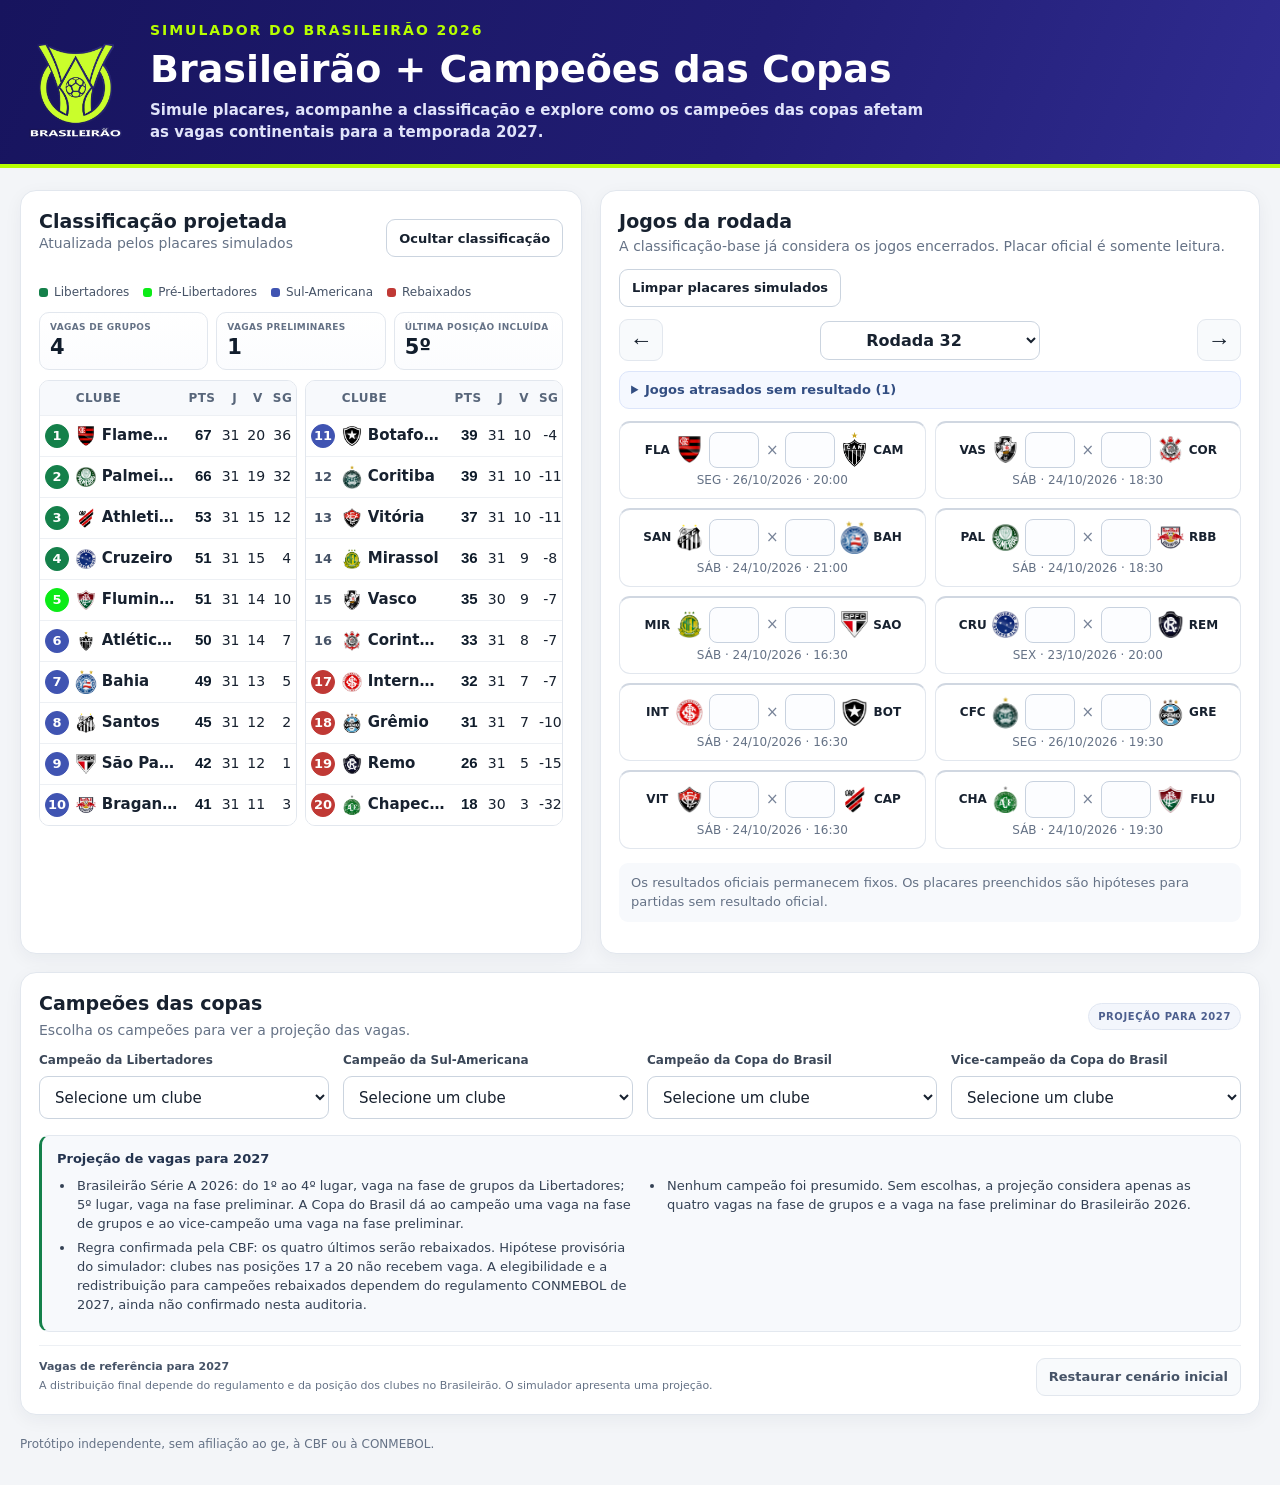
==== index.html @ e32acc13 "Initial commit: Brasileirão 2026 simulator" ====
<!doctype html>
<html lang="pt-BR">
<head>
  <meta charset="utf-8">
  <meta name="viewport" content="width=device-width,initial-scale=1">
  <title>Simulador Brasileirão + Copas 2026</title>
  <link rel="stylesheet" href="css/style.css">
</head>
<body>
  <header>
    <div class="header-inner">
      <div class="brand-logo-crop" role="img" aria-label="Logo do Brasileirão">
        <span class="visually-hidden">Brasileirão</span>
      </div>
      <div class="header-copy">
        <div class="eyebrow">Simulador do Brasileirão 2026</div>
        <h1>Brasileirão + Campeões das Copas</h1>
        <p>Simule placares, acompanhe a classificação e explore como os campeões das copas afetam as vagas continentais para a temporada 2027.</p>
      </div>
    </div>
  </header>
  <main class="wrap">
    <div class="main-layout">
      <section class="card standings-card" id="standingsCard" aria-labelledby="standingsTitle">
        <div class="toolbar" id="standingsToolbar">
          <div><h2 id="standingsTitle">Classificação projetada</h2><div class="sub">Atualizada pelos placares simulados</div><span id="simulationStatus" class="simulation-status" hidden></span></div>
          <button class="btn" id="toggleStandings" type="button" aria-expanded="true" aria-controls="standingsContent">Ocultar classificação</button>
        </div>
        <div id="standingsContent">
          <div class="legend" aria-label="Legenda das zonas"><span><i class="dot zone-groups"></i>Libertadores</span><span><i class="dot zone-pre"></i>Pré-Libertadores</span><span><i class="dot zone-sula"></i>Sul-Americana</span><span><i class="dot zone-relegation"></i>Rebaixados</span></div>
          <div class="summary">
            <div class="metric"><span>Vagas de grupos</span><strong id="directCount">4</strong></div>
            <div class="metric"><span>Vagas preliminares</span><strong id="preCount">1</strong></div>
            <div class="metric"><span>Última posição incluída</span><strong id="lastPlace">5º</strong></div>
          </div>
          <div class="tables-pair">
            <div class="tablewrap"><table><thead><tr><th aria-label="Posição"></th><th>Clube</th><th>Pts</th><th>J</th><th>V</th><th>SG</th></tr></thead><tbody id="tbodyTop"></tbody></table></div>
            <div class="tablewrap"><table><thead><tr><th aria-label="Posição"></th><th>Clube</th><th>Pts</th><th>J</th><th>V</th><th>SG</th></tr></thead><tbody id="tbodyBottom"></tbody></table></div>
          </div>
        </div>
      </section>

      <section class="card matches-card" aria-labelledby="matchesTitle">
        <div class="toolbar matches-heading" id="matchesHeading">
          <div class="matches-title-group" id="matchesTitleGroup">
            <div><h2 id="matchesTitle">Jogos da rodada</h2><p class="sub">A classificação-base já considera os jogos encerrados. Placar oficial é somente leitura.</p></div>
          </div>
          <button class="btn" id="clearScores" type="button">Limpar placares simulados</button>
        </div>
        <nav class="round-nav" aria-label="Navegação entre rodadas">
          <button class="round-arrow" id="prevRound" type="button" aria-label="Rodada anterior">←</button>
          <select id="roundSelect" aria-label="Selecionar rodada"></select>
          <button class="round-arrow" id="nextRound" type="button" aria-label="Próxima rodada">→</button>
        </nav>
        <details id="delayedFixtures" class="delayed-fixtures" hidden>
          <summary id="delayedFixturesTitle">Jogos atrasados sem resultado</summary>
          <div id="roundProgress" class="small round-meta"></div>
        </details>
        <div id="fixtures" class="fixtures"></div>
        <p class="note">Os resultados oficiais permanecem fixos. Os placares preenchidos são hipóteses para partidas sem resultado oficial.</p>
      </section>
    </div>

    <section class="card cups-card" aria-labelledby="cupsTitle">
      <div class="cups-heading">
        <div><h2 id="cupsTitle">Campeões das copas</h2><p class="sub">Escolha os campeões para ver a projeção das vagas.</p></div>
        <span class="cups-season">PROJEÇÃO PARA 2027</span>
      </div>
      <div class="cup-selectors">
        <div class="field"><label for="lib">Campeão da Libertadores</label><select id="lib"></select></div>
        <div class="field"><label for="sula">Campeão da Sul-Americana</label><select id="sula"></select></div>
        <div class="field"><label for="cdb">Campeão da Copa do Brasil</label><select id="cdb"></select></div>
        <div class="field"><label for="vice">Vice-campeão da Copa do Brasil</label><select id="vice"></select></div>
      </div>
      <div id="explain" class="cup-projection" aria-live="polite"></div>
      <div class="cups-footer"><div class="note cups-reference"><b>Vagas de referência para 2027</b><span>A distribuição final depende do regulamento e da posição dos clubes no Brasileirão. O simulador apresenta uma projeção.</span></div><button class="btn btn-secondary" id="reset" type="button">Restaurar cenário inicial</button></div>
    </section>
    <div class="foot">Protótipo independente, sem afiliação ao ge, à CBF ou à CONMEBOL.</div>
  </main>
  <script src="js/fixtures.js"></script>
  <script src="js/app.js"></script>
</body>
</html>
---- css/style.css ----
﻿:root {
  --brand-navy: #17145e;
  --brand-violet: #302c91;
  --brand-lime: #b7ff00;
  --page: #f3f5f8;
  --surface: #ffffff;
  --surface-soft: #f8fafc;
  --text: #17212f;
  --muted: #657286;
  --line: #e2e7ee;
  --line-strong: #cbd4df;
  --accent: var(--brand-navy);
  --accent-soft: #efefff;
  --groups: #14804a;
  --pre: #0ceb17;
  --sula: #4054b2;
  --relegation: #c03935;
  --shadow: 0 5px 18px rgb(18 32 50 / 5%);
}

* { box-sizing: border-box; }
body { margin: 0; background: var(--page); color: var(--text); font: 15px/1.5 system-ui, -apple-system, "Segoe UI", Roboto, Arial, sans-serif; }
header { position: relative; overflow: hidden; padding: 20px 24px; color: #fff; background: linear-gradient(112deg, var(--brand-navy), #211d73 58%, var(--brand-violet)); border-bottom: 4px solid var(--brand-lime); }
.header-inner { position: relative; z-index: 1; display: flex; width: 100%; min-height: 112px; align-items: center; gap: 22px; margin: 0 auto; }
.brand-logo-crop { width: 104px; height: 112px; flex: 0 0 104px; background-image: url("../assets/brasileirao-logo-transparent.png"); background-repeat: no-repeat; background-size: auto 120px; background-position: center; }
.visually-hidden { position: absolute; width: 1px; height: 1px; overflow: hidden; clip: rect(0, 0, 0, 0); white-space: nowrap; clip-path: inset(50%); }
.header-copy { min-width: 0; }
header .eyebrow { color: var(--brand-lime); font-size: 14px; font-weight: 800; letter-spacing: .14em; text-transform: uppercase; }
h1 { margin: 7px 0 8px; font-size: clamp(26px, 3vw, 38px); line-height: 1.12; }
header p { max-width: 780px; margin: 0; color: #e0e3fa; font-weight: bold;}
.wrap { width: min(1680px, 100%); margin: 22px auto; padding: 0 20px; }
.main-layout { display: grid; grid-template-columns: minmax(0, 46fr) minmax(0, 54fr); gap: 18px; align-items: stretch; }
.main-layout:has(.matches-heading #toggleStandings) { grid-template-columns: minmax(0, 1fr); }
.standings-card[hidden] { display: none; }
.main-layout > .card, .cups-card { min-width: 0; }
.card { padding: 18px; background: var(--surface); border: 1px solid var(--line); border-radius: 16px; box-shadow: var(--shadow); }
.card h2 { margin: 0 0 5px; font-size: 19px; line-height: 1.3; }
.sub { margin: 0 0 14px; color: var(--muted); font-size: 14px; }
.toolbar { display: flex; align-items: center; justify-content: space-between; gap: 12px; flex-wrap: wrap; margin-bottom: 12px; }
.toolbar h2 { margin: 0; }
.btn { min-height: 38px; padding: 8px 12px; color: var(--text); background: #fff; border: 1px solid var(--line-strong); border-radius: 9px; font: inherit; font-size: 13px; font-weight: 700; line-height: 1.2; cursor: pointer; transition: background .16s ease, border-color .16s ease, box-shadow .16s ease; }
.btn:hover { background: #f4f3ff; border-color: #b8b7da; }
button:focus-visible, select:focus-visible, summary:focus-visible, a:focus-visible, input:focus-visible { outline: 3px solid rgb(183 255 0 / 65%); outline-offset: 2px; }
.simulation-status { display: inline-flex; margin-top: 6px; padding: 3px 8px; color: #09663b; background: var(--accent-soft); border: 1px solid #ccebd8; border-radius: 999px; font-size: 11px; font-weight: 750; }
.simulation-status[hidden] { display: none; }

/* Classificação e legenda */
#standingsContent { display: flex; min-height: 0; flex: 1; flex-direction: column; }
#standingsContent[hidden] { display: none; }
.legend { display: flex; gap: 8px 14px; flex-wrap: wrap; margin: 3px 0 11px; color: #465367; font-size: 12px; }
.legend > span { display: inline-flex; align-items: center; white-space: nowrap; }
.dot { display: inline-block; width: 9px; height: 9px; margin-right: 6px; border-radius: 3px; }
.zone-groups { background: var(--groups); }
.zone-pre { background: var(--pre); }
.zone-sula { background: var(--sula); }
.zone-relegation { background: var(--relegation); }
.summary { display: grid; grid-template-columns: repeat(3, minmax(0, 1fr)); gap: 8px; margin-bottom: 10px; }
.metric { min-width: 0; padding: 8px 10px; border: 1px solid var(--line); border-radius: 10px; background: linear-gradient(180deg, #fff, #fbfcfe); }
.metric span { display: block; color: var(--muted); font-size: 9px; font-weight: 800; letter-spacing: .035em; line-height: 1.35; text-transform: uppercase; }
.metric strong { display: block; margin-top: 2px; color: #111d2c; font-size: 21px; line-height: 1.2; font-variant-numeric: tabular-nums; }
.tables-pair { display: grid; min-height: 0; flex: 1; grid-template-columns: repeat(2, minmax(0, 1fr)); gap: 8px; }
.tablewrap { min-width: 0; overflow: hidden; border: 1px solid var(--line); border-radius: 10px; }
.tables-pair table { width: 100%; height: 100%; table-layout: fixed; border-collapse: collapse; font-size: 14px; font-variant-numeric: tabular-nums; }
.tables-pair th, .tables-pair td { padding: 8px 5px; text-align: right; }
.tables-pair th { color: #58667a; background: #f7f9fc; font-size: 12px; font-weight: 800; letter-spacing: .04em; text-transform: uppercase; }
.tables-pair th:nth-child(2) { text-align: left; }
.tables-pair th:first-child, .tables-pair td:first-child { width: 12%; }
.tables-pair th:nth-child(2), .tables-pair td:nth-child(2) { width: 44%; }
.tables-pair th:nth-child(3), .tables-pair td:nth-child(3) { width: 13%; }
.tables-pair th:nth-child(4), .tables-pair td:nth-child(4), .tables-pair th:nth-child(5), .tables-pair td:nth-child(5) { width: 10%; }
.tables-pair th:nth-child(6), .tables-pair td:nth-child(6) { width: 11%; }
.tables-pair td { border-top: 1px solid #edf0f4; }
.tables-pair tbody tr { height: 10%; background: #fff; transition: background .14s ease; }
.tables-pair tbody tr:hover { background: #f7f9fc; }
.tables-pair td:first-child { text-align: center; }
.position-number { display: inline-grid; width: 24px; height: 24px; min-width: 24px; place-items: center; padding: 0; color: #fff; background: #465367; border: 1px solid #465367; border-radius: 50%; font-size: 13px; font-weight: 900; line-height: 1; }
.position-groups { background: var(--groups); border-color: var(--groups); }
.position-pre { background: var(--pre); border-color: var(--pre); }
.position-sula { background: var(--sula); border-color: var(--sula); }
.position-relegation { background: var(--relegation); border-color: var(--relegation); }
.position-neutral { color: #465367; background: transparent; border-color: transparent; }
.tables-pair td:nth-child(2) { overflow: hidden; text-align: left; font-size: 15px; font-weight: 650; text-overflow: ellipsis; white-space: nowrap; }
.standings-club { display: flex; min-width: 0; align-items: center; gap: 6px; }
.standings-club .crest-wrap, .standings-club .club-crest, .standings-club .crest-fallback { width: 20px; height: 20px; flex: 0 0 20px; }
.standings-club .club-crest[src$="atletico-mg.png"] { transform: none; }
.standings-club .crest-fallback { font-size: 7px; }
.standings-club .club-name { overflow: hidden; text-overflow: ellipsis; white-space: nowrap; }
.tables-pair td:nth-child(3) b { color: #0e1b2a; font-family: 'Franklin Gothic Medium', 'Arial Narrow', Arial, sans-serif, system-ui, sans-serif; font-size: 15px; font-weight: 700; font-variant-numeric: tabular-nums lining-nums; }
.qualification-status, .qualification-source { display: none; }

/* Navegação, jogos e placares */
.matches-heading { align-items: flex-start; }
.matches-heading .sub { margin: 3px 0 0; }
.matches-title-group { display: flex; min-width: 0; align-items: center; gap: 14px; flex-wrap: wrap; }
.matches-heading:has(#toggleStandings) { display: grid; grid-template-columns: minmax(0, 1fr) auto; grid-template-areas: "show clear" "heading heading"; align-items: center; gap: 10px 14px; }
.matches-heading:has(#toggleStandings) .matches-title-group { grid-area: heading; }
.matches-heading:has(#toggleStandings) #toggleStandings { grid-area: show; justify-self: start; }
.matches-heading:has(#toggleStandings) #clearScores { grid-area: clear; justify-self: end; }
.round-nav { display: grid; grid-template-columns: 44px minmax(0, 1fr) 44px; align-items: center; gap: 12px; margin: 8px 0 10px; }
.round-nav select { justify-self: center; width: min(100%, 220px); min-width: 0; padding: 8px 32px 8px 12px; color: var(--text); background: #fff; border: 1px solid var(--line-strong); border-radius: 9px; font: 750 16px/1.25 system-ui, sans-serif; text-align: center; cursor: pointer; }
.round-arrow { width: 44px; height: 42px; color: var(--text); background: #f8fafc; border: 1px solid var(--line); border-radius: 9px; font-size: 23px; cursor: pointer; transition: background .15s ease; }
.round-arrow:hover:not(:disabled) { background: #efefff; }
.round-arrow:disabled { opacity: .4; cursor: not-allowed; }
.delayed-fixtures { margin: 0 0 12px; padding: 8px 11px; background: #f5f8ff; border: 1px solid #dce5fa; border-radius: 10px; }
.delayed-fixtures[hidden] { display: none; }
.delayed-fixtures summary { color: #334e82; font-size: 13px; font-weight: 750; cursor: pointer; }
.round-meta { display: flex; justify-content: center; gap: 5px 12px; flex-wrap: wrap; margin-top: 7px; color: var(--muted); font-size: 13px; line-height: 1.6; text-align: center; }
.delayed-fixture-link { color: #155eef; font-weight: 700; text-decoration: underline; text-underline-offset: 2px; }
.delayed-fixture-link:hover { color: #073ea8; }
.fixtures { display: grid; grid-template-columns: repeat(2, minmax(0, 1fr)); align-content: start; gap: 9px; }
.fixture { display: grid; min-width: 0; grid-template-columns: minmax(0, 1fr) 50px 14px 50px minmax(0, 1fr); align-items: center; gap: 6px; padding: 9px; background: #fff; border: 1px solid var(--line); border-top: 2px solid #d0d7e1; border-radius: 11px; transition: border-color .16s ease, background .16s ease, box-shadow .16s ease; }
.fixture:hover { border-color: #c5cfdb; box-shadow: 0 3px 9px rgb(18 32 50 / 5%); }
.fixture-official, .fixture-simulated { border-top-color: #18a365; }
.fixture-in-progress { background: #f7fcf8; border-color: #b7dec7; }
.team-cell { display: flex; min-width: 0; align-items: center; gap: 5px; font-size: 12px; font-weight: 800; }
.fixture .home { justify-content: flex-end; text-align: right; }
.fixture .away { justify-content: flex-start; text-align: left; }
.club-abbr { width: 28px; flex: 0 0 28px; text-align: center; white-space: nowrap; }
.crest-wrap { display: grid; width: 27px; height: 27px; flex: 0 0 27px; place-items: center; }
.club-crest { width: 27px; height: 27px; object-fit: contain; }
.club-crest[src$="atletico-mg.png"] { transform: scale(1.3); }
.club-crest[src$="coritiba.png"], .club-crest[src$="bahia.png"] { transform: scale(1.2); }
.crest-fallback { display: grid; width: 27px; height: 27px; place-items: center; color: #344054; background: #eef2f6; border-radius: 50%; font-size: 9px; font-weight: 900; letter-spacing: -.04em; }
.crest-fallback[hidden] { display: none; }
.score { width: 50px; min-width: 0; padding: 7px 3px; color: #17212f; background: #fcfdff; border: 1px solid #c8d2df; border-radius: 8px; font: 750 17px/1.2 system-ui, sans-serif; text-align: center; transition: border-color .15s ease, box-shadow .15s ease; }
.score:hover { border-color: #98a7ba; }
.score:focus { border-color: #12804c; box-shadow: 0 0 0 3px rgb(18 128 76 / 15%); outline: none; }
.dash { color: #778398; text-align: center; }
.official-score { grid-column: 2 / 5; padding: 7px 3px; color: #263448; background: #f0f3f7; border-radius: 8px; font-size: 17px; font-weight: 850; text-align: center; }
.pending-score { grid-column: 2 / 5; color: #68758a; font-size: 11px; font-weight: 700; text-align: center; }
.fixture .date { grid-column: 1 / -1; margin-top: -3px; color: #657286; font-size: 12px; text-align: center; }
.fixture-official .date { color: #087443; }
.note { margin-top: 14px; padding: 10px 12px; color: var(--muted); background: #f7f9fc; border-radius: 9px; font-size: 13px; line-height: 1.5; }

/* Campeões das copas e projeção */
.cups-card { margin-top: 18px; }
.cups-heading { display: flex; align-items: center; justify-content: space-between; gap: 14px; margin-bottom: 6px; }
.cups-heading .sub { margin: 3px 0 0; }
.cups-season { padding: 5px 9px; color: #4d5f8e; background: #f3f6fc; border: 1px solid #e1e7f2; border-radius: 999px; font-size: 10px; font-weight: 800; letter-spacing: .06em; white-space: nowrap; }
.cup-selectors { display: grid; grid-template-columns: repeat(4, minmax(0, 1fr)); gap: 14px; }
.field { display: block; margin: 12px 0; }
.cup-selectors .field { min-width: 0; margin: 4px 0; }
.field label { display: block; margin-bottom: 7px; color: #3b4758; font-size: 12px; font-weight: 750; }
.field select { width: 100%; min-height: 43px; padding: 9px 34px 9px 11px; color: var(--text); background: #fff; border: 1px solid var(--line-strong); border-radius: 9px; font: inherit; transition: border-color .15s ease, box-shadow .15s ease, background .15s ease; }
.field select:hover { border-color: #9eacbd; background: #fcfdff; }
.cup-projection .warn { margin-top: 12px; padding: 13px 15px; color: #344154; background: #f7f9fc; border: 1px solid #e3e8ef; border-left: 3px solid var(--groups); border-radius: 10px; font-size: 13px; }
.cup-projection .warn > b { display: block; margin-bottom: 5px; color: #24344f; font-size: 13px; }
.result-list { display: grid; grid-template-columns: repeat(2, minmax(0, 1fr)); column-gap: 30px; margin: 5px 0 0; padding-left: 18px; }
.result-list li { margin: 3px 0; padding-left: 2px; break-inside: avoid; line-height: 1.45; }
.cups-footer { display: flex; align-items: center; justify-content: space-between; gap: 16px; margin-top: 13px; padding-top: 12px; border-top: 1px solid #edf0f4; }
.cups-reference { display: grid; gap: 2px; flex: 1; margin: 0; padding: 0; color: var(--muted); background: transparent; font-size: 11px; }
.cups-reference b { color: #465367; font-size: 11px; }
.btn-secondary { flex: 0 0 auto; color: #465367; background: #f8fafc; border-color: var(--line); }
.btn-secondary:hover { color: var(--text); background: #eef2f7; }
.foot { margin: 20px 0 32px; color: var(--muted); font-size: 12px; }
.foot a { color: #155eef; }
.small { color: var(--muted); font-size: 13px; }

@media (max-width: 1100px) {
  .main-layout { grid-template-columns: minmax(0, 1fr); align-items: start; }
  .standings-card .toolbar .sub { margin-bottom: 4px; }
  .tables-pair table { font-size: 14px; }
  .tables-pair td:nth-child(2) { font-size: 15px; }
  .cup-selectors { grid-template-columns: repeat(2, minmax(0, 1fr)); }
}
@media (max-width: 760px) {
  .wrap { margin-top: 14px; padding: 0 12px; }
  header { padding: 16px; }
  .header-inner { min-height: 90px; gap: 12px; }
  .brand-logo-crop { width: 84px; height: 90px; flex-basis: 84px; background-size: auto 90px; background-position: center; }
  header .eyebrow { font-size: 10px; letter-spacing: .1em; }
  h1 { margin: 5px 0 6px; font-size: clamp(22px, 5vw, 30px); }
  header p { font-size: 13px; line-height: 1.4; }
  .card { padding: 15px; }
  .fixtures { grid-template-columns: 1fr; }
  .fixture { grid-template-columns: minmax(0, 1fr) 46px 12px 46px minmax(0, 1fr); gap: 5px; padding: 9px; }
  .score { width: 46px; }
  .team-cell { gap: 4px; font-size: 11px; }
  .club-abbr { width: 27px; flex-basis: 27px; }
  .crest-wrap, .club-crest, .crest-fallback { width: 24px; height: 24px; }
  .crest-wrap, .crest-fallback { flex-basis: 24px; }
  .cup-selectors { grid-template-columns: repeat(2, minmax(0, 1fr)); }
}
@media (max-width: 540px) {
  .toolbar { align-items: flex-start; }
  .matches-heading > .btn { width: 100%; }
  .matches-title-group { gap: 8px; }
  .matches-heading:has(#toggleStandings) { grid-template-columns: minmax(0, 1fr); grid-template-areas: "show" "clear" "heading"; }
  .matches-heading:has(#toggleStandings) #toggleStandings,
  .matches-heading:has(#toggleStandings) #clearScores { justify-self: stretch; }
  .round-nav { grid-template-columns: 40px minmax(0, 1fr) 40px; gap: 8px; }
  .round-arrow { width: 40px; height: 40px; }
  .round-nav select { width: min(100%, 220px); font-size: 15px; }
  .tables-pair { grid-template-columns: 1fr; }
  .tables-pair th, .tables-pair td { padding: 8px 7px; }
  .position-number { width: 22px; height: 22px; min-width: 22px; font-size: 12px; }
  .standings-club { gap: 4px; }
  .standings-club .crest-wrap, .standings-club .club-crest, .standings-club .crest-fallback { width: 18px; height: 18px; flex-basis: 18px; }
  .summary { gap: 6px; }
  .metric { padding: 8px; }
  .metric span { font-size: 8px; }
  .metric strong { font-size: 19px; }
  .cup-selectors { grid-template-columns: 1fr; gap: 7px; }
  .cups-footer { align-items: stretch; flex-direction: column; }
  .cups-footer #reset { width: 100%; }
  .cups-heading { align-items: flex-start; }
  .cups-season { margin-top: 2px; }
  .result-list { grid-template-columns: 1fr; }
}
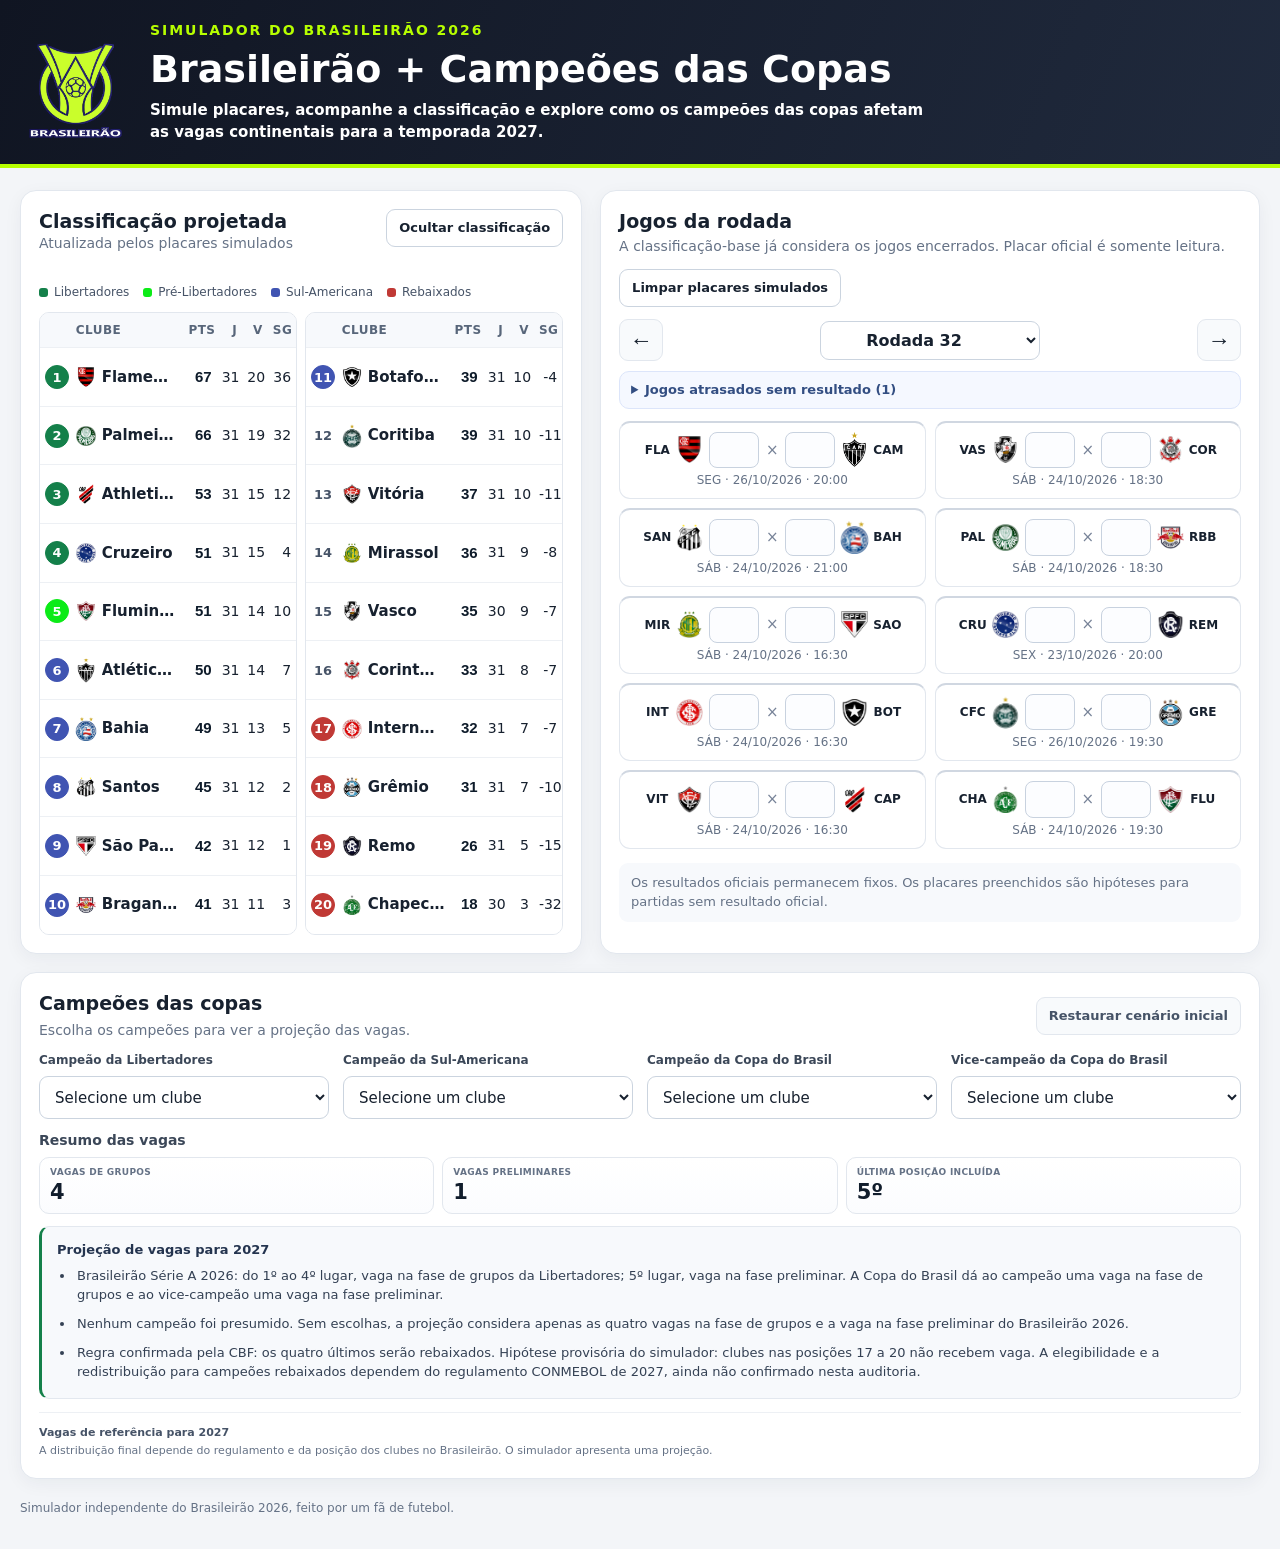
==== commit 40b38de7: "Improve simulator UI and Copa finalist validation" ====
--- a/index.html
+++ b/index.html
@@ -28,11 +28,6 @@
         </div>
         <div id="standingsContent">
           <div class="legend" aria-label="Legenda das zonas"><span><i class="dot zone-groups"></i>Libertadores</span><span><i class="dot zone-pre"></i>Pré-Libertadores</span><span><i class="dot zone-sula"></i>Sul-Americana</span><span><i class="dot zone-relegation"></i>Rebaixados</span></div>
-          <div class="summary">
-            <div class="metric"><span>Vagas de grupos</span><strong id="directCount">4</strong></div>
-            <div class="metric"><span>Vagas preliminares</span><strong id="preCount">1</strong></div>
-            <div class="metric"><span>Última posição incluída</span><strong id="lastPlace">5º</strong></div>
-          </div>
           <div class="tables-pair">
             <div class="tablewrap"><table><thead><tr><th aria-label="Posição"></th><th>Clube</th><th>Pts</th><th>J</th><th>V</th><th>SG</th></tr></thead><tbody id="tbodyTop"></tbody></table></div>
             <div class="tablewrap"><table><thead><tr><th aria-label="Posição"></th><th>Clube</th><th>Pts</th><th>J</th><th>V</th><th>SG</th></tr></thead><tbody id="tbodyBottom"></tbody></table></div>
@@ -64,7 +59,7 @@
     <section class="card cups-card" aria-labelledby="cupsTitle">
       <div class="cups-heading">
         <div><h2 id="cupsTitle">Campeões das copas</h2><p class="sub">Escolha os campeões para ver a projeção das vagas.</p></div>
-        <span class="cups-season">PROJEÇÃO PARA 2027</span>
+        <button class="btn btn-secondary" id="reset" type="button">Restaurar cenário inicial</button>
       </div>
       <div class="cup-selectors">
         <div class="field"><label for="lib">Campeão da Libertadores</label><select id="lib"></select></div>
@@ -72,10 +67,18 @@
         <div class="field"><label for="cdb">Campeão da Copa do Brasil</label><select id="cdb"></select></div>
         <div class="field"><label for="vice">Vice-campeão da Copa do Brasil</label><select id="vice"></select></div>
       </div>
+      <section class="qualification-summary" aria-labelledby="summaryTitle">
+        <h3 id="summaryTitle">Resumo das vagas</h3>
+        <div class="summary">
+          <div class="metric"><span>Vagas de grupos</span><strong id="directCount">4</strong></div>
+          <div class="metric"><span>Vagas preliminares</span><strong id="preCount">1</strong></div>
+          <div class="metric"><span>Última posição incluída</span><strong id="lastPlace">5º</strong></div>
+        </div>
+      </section>
       <div id="explain" class="cup-projection" aria-live="polite"></div>
-      <div class="cups-footer"><div class="note cups-reference"><b>Vagas de referência para 2027</b><span>A distribuição final depende do regulamento e da posição dos clubes no Brasileirão. O simulador apresenta uma projeção.</span></div><button class="btn btn-secondary" id="reset" type="button">Restaurar cenário inicial</button></div>
+      <div class="cups-footer"><div class="note cups-reference"><b>Vagas de referência para 2027</b><span>A distribuição final depende do regulamento e da posição dos clubes no Brasileirão. O simulador apresenta uma projeção.</span></div></div>
     </section>
-    <div class="foot">Protótipo independente, sem afiliação ao ge, à CBF ou à CONMEBOL.</div>
+    <div class="foot">Simulador independente do Brasileirão 2026, feito por um fã de futebol.</div>
   </main>
   <script src="js/fixtures.js"></script>
   <script src="js/app.js"></script>
--- a/css/style.css
+++ b/css/style.css
@@ -20,24 +20,26 @@
 
 * { box-sizing: border-box; }
 body { margin: 0; background: var(--page); color: var(--text); font: 15px/1.5 system-ui, -apple-system, "Segoe UI", Roboto, Arial, sans-serif; }
-header { position: relative; overflow: hidden; padding: 20px 24px; color: #fff; background: linear-gradient(112deg, var(--brand-navy), #211d73 58%, var(--brand-violet)); border-bottom: 4px solid var(--brand-lime); }
+header { position: relative; overflow: hidden; padding: 20px 24px; color: #fff; background: linear-gradient(112deg, #101522, #202A3D); border-bottom: 4px solid var(--brand-lime); }
 .header-inner { position: relative; z-index: 1; display: flex; width: 100%; min-height: 112px; align-items: center; gap: 22px; margin: 0 auto; }
 .brand-logo-crop { width: 104px; height: 112px; flex: 0 0 104px; background-image: url("../assets/brasileirao-logo-transparent.png"); background-repeat: no-repeat; background-size: auto 120px; background-position: center; }
 .visually-hidden { position: absolute; width: 1px; height: 1px; overflow: hidden; clip: rect(0, 0, 0, 0); white-space: nowrap; clip-path: inset(50%); }
 .header-copy { min-width: 0; }
 header .eyebrow { color: var(--brand-lime); font-size: 14px; font-weight: 800; letter-spacing: .14em; text-transform: uppercase; }
 h1 { margin: 7px 0 8px; font-size: clamp(26px, 3vw, 38px); line-height: 1.12; }
-header p { max-width: 780px; margin: 0; color: #e0e3fa; font-weight: bold;}
+header p { max-width: 780px; margin: 0; color: #fff; font-weight: bold;}
 .wrap { width: min(1680px, 100%); margin: 22px auto; padding: 0 20px; }
 .main-layout { display: grid; grid-template-columns: minmax(0, 46fr) minmax(0, 54fr); gap: 18px; align-items: stretch; }
 .main-layout:has(.matches-heading #toggleStandings) { grid-template-columns: minmax(0, 1fr); }
 .standings-card[hidden] { display: none; }
+.standings-card { display: flex; flex-direction: column; }
 .main-layout > .card, .cups-card { min-width: 0; }
 .card { padding: 18px; background: var(--surface); border: 1px solid var(--line); border-radius: 16px; box-shadow: var(--shadow); }
 .card h2 { margin: 0 0 5px; font-size: 19px; line-height: 1.3; }
 .sub { margin: 0 0 14px; color: var(--muted); font-size: 14px; }
 .toolbar { display: flex; align-items: center; justify-content: space-between; gap: 12px; flex-wrap: wrap; margin-bottom: 12px; }
 .toolbar h2 { margin: 0; }
+.standings-card .toolbar { align-items: flex-start; }
 .btn { min-height: 38px; padding: 8px 12px; color: var(--text); background: #fff; border: 1px solid var(--line-strong); border-radius: 9px; font: inherit; font-size: 13px; font-weight: 700; line-height: 1.2; cursor: pointer; transition: background .16s ease, border-color .16s ease, box-shadow .16s ease; }
 .btn:hover { background: #f4f3ff; border-color: #b8b7da; }
 button:focus-visible, select:focus-visible, summary:focus-visible, a:focus-visible, input:focus-visible { outline: 3px solid rgb(183 255 0 / 65%); outline-offset: 2px; }
@@ -69,7 +71,7 @@
 .tables-pair th:nth-child(3), .tables-pair td:nth-child(3) { width: 13%; }
 .tables-pair th:nth-child(4), .tables-pair td:nth-child(4), .tables-pair th:nth-child(5), .tables-pair td:nth-child(5) { width: 10%; }
 .tables-pair th:nth-child(6), .tables-pair td:nth-child(6) { width: 11%; }
-.tables-pair td { border-top: 1px solid #edf0f4; }
+.tables-pair td { padding-top: 9px; padding-bottom: 9px; border-top: 1px solid #edf0f4; }
 .tables-pair tbody tr { height: 10%; background: #fff; transition: background .14s ease; }
 .tables-pair tbody tr:hover { background: #f7f9fc; }
 .tables-pair td:first-child { text-align: center; }
@@ -82,7 +84,7 @@
 .tables-pair td:nth-child(2) { overflow: hidden; text-align: left; font-size: 15px; font-weight: 650; text-overflow: ellipsis; white-space: nowrap; }
 .standings-club { display: flex; min-width: 0; align-items: center; gap: 6px; }
 .standings-club .crest-wrap, .standings-club .club-crest, .standings-club .crest-fallback { width: 20px; height: 20px; flex: 0 0 20px; }
-.standings-club .club-crest[src$="atletico-mg.png"] { transform: none; }
+.standings-club .club-crest[src$="atletico-mg.png"] { transform: scale(1.25); }
 .standings-club .crest-fallback { font-size: 7px; }
 .standings-club .club-name { overflow: hidden; text-overflow: ellipsis; white-space: nowrap; }
 .tables-pair td:nth-child(3) b { color: #0e1b2a; font-family: 'Franklin Gothic Medium', 'Arial Narrow', Arial, sans-serif, system-ui, sans-serif; font-size: 15px; font-weight: 700; font-variant-numeric: tabular-nums lining-nums; }
@@ -136,8 +138,9 @@
 .cups-card { margin-top: 18px; }
 .cups-heading { display: flex; align-items: center; justify-content: space-between; gap: 14px; margin-bottom: 6px; }
 .cups-heading .sub { margin: 3px 0 0; }
-.cups-season { padding: 5px 9px; color: #4d5f8e; background: #f3f6fc; border: 1px solid #e1e7f2; border-radius: 999px; font-size: 10px; font-weight: 800; letter-spacing: .06em; white-space: nowrap; }
 .cup-selectors { display: grid; grid-template-columns: repeat(4, minmax(0, 1fr)); gap: 14px; }
+.qualification-summary { margin-top: 8px; }
+.qualification-summary h3 { margin: 0 0 7px; color: #3b4758; font-size: 14px; line-height: 1.3; }
 .field { display: block; margin: 12px 0; }
 .cup-selectors .field { min-width: 0; margin: 4px 0; }
 .field label { display: block; margin-bottom: 7px; color: #3b4758; font-size: 12px; font-weight: 750; }
@@ -145,7 +148,7 @@
 .field select:hover { border-color: #9eacbd; background: #fcfdff; }
 .cup-projection .warn { margin-top: 12px; padding: 13px 15px; color: #344154; background: #f7f9fc; border: 1px solid #e3e8ef; border-left: 3px solid var(--groups); border-radius: 10px; font-size: 13px; }
 .cup-projection .warn > b { display: block; margin-bottom: 5px; color: #24344f; font-size: 13px; }
-.result-list { display: grid; grid-template-columns: repeat(2, minmax(0, 1fr)); column-gap: 30px; margin: 5px 0 0; padding-left: 18px; }
+.result-list { display: grid; grid-template-columns: minmax(0, 1fr); row-gap: 4px; margin: 5px 0 0; padding-left: 18px; }
 .result-list li { margin: 3px 0; padding-left: 2px; break-inside: avoid; line-height: 1.45; }
 .cups-footer { display: flex; align-items: center; justify-content: space-between; gap: 16px; margin-top: 13px; padding-top: 12px; border-top: 1px solid #edf0f4; }
 .cups-reference { display: grid; gap: 2px; flex: 1; margin: 0; padding: 0; color: var(--muted); background: transparent; font-size: 11px; }
@@ -191,7 +194,11 @@
   .round-nav { grid-template-columns: 40px minmax(0, 1fr) 40px; gap: 8px; }
   .round-arrow { width: 40px; height: 40px; }
   .round-nav select { width: min(100%, 220px); font-size: 15px; }
-  .tables-pair { grid-template-columns: 1fr; }
+  .tables-pair { grid-template-columns: 1fr; gap: 0; }
+  .tables-pair .tablewrap { border-radius: 0; }
+  .tables-pair .tablewrap:first-child { border-bottom: 0; border-radius: 10px 10px 0 0; }
+  .tables-pair .tablewrap:last-child { border-top: 0; border-radius: 0 0 10px 10px; }
+  .tables-pair .tablewrap:last-child thead { display: none; }
   .tables-pair th, .tables-pair td { padding: 8px 7px; }
   .position-number { width: 22px; height: 22px; min-width: 22px; font-size: 12px; }
   .standings-club { gap: 4px; }
@@ -202,8 +209,6 @@
   .metric strong { font-size: 19px; }
   .cup-selectors { grid-template-columns: 1fr; gap: 7px; }
   .cups-footer { align-items: stretch; flex-direction: column; }
-  .cups-footer #reset { width: 100%; }
-  .cups-heading { align-items: flex-start; }
-  .cups-season { margin-top: 2px; }
-  .result-list { grid-template-columns: 1fr; }
-}
+  .cups-heading { align-items: flex-start; flex-wrap: wrap; }
+  .cups-heading #reset { width: 100%; }
+}
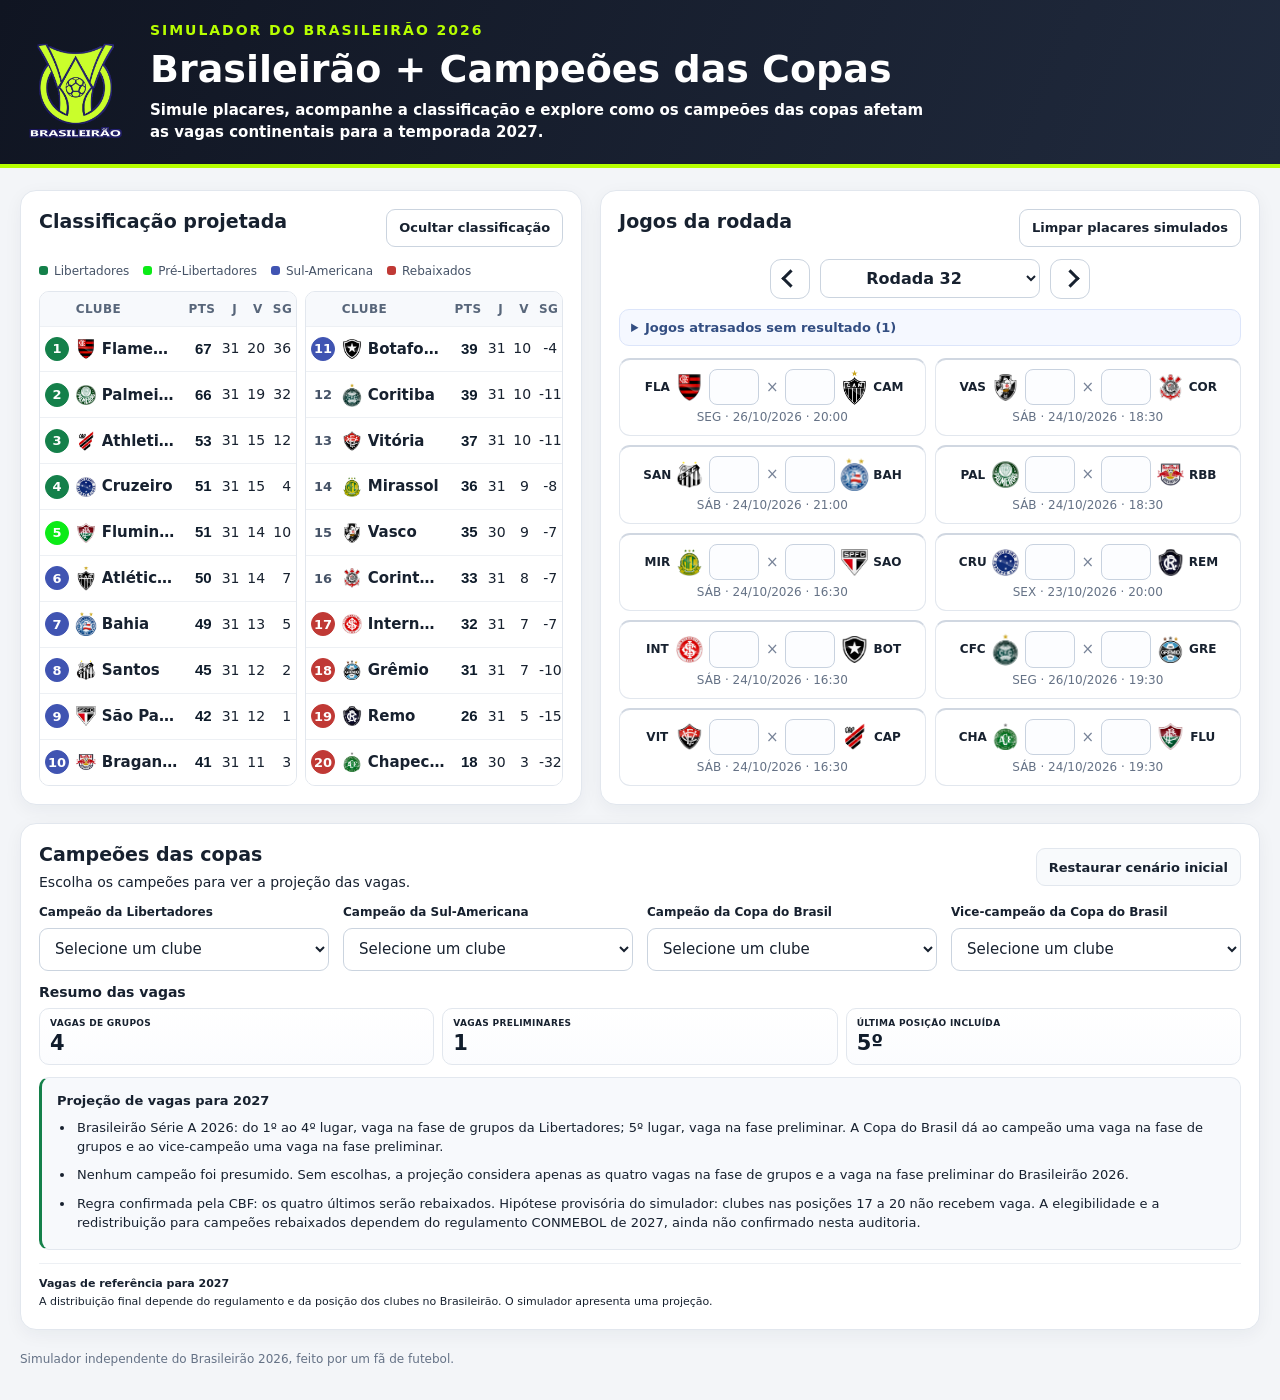
==== commit 49b08a4f: "Refine simulator UI and round navigation" ====
--- a/index.html
+++ b/index.html
@@ -23,7 +23,7 @@
     <div class="main-layout">
       <section class="card standings-card" id="standingsCard" aria-labelledby="standingsTitle">
         <div class="toolbar" id="standingsToolbar">
-          <div><h2 id="standingsTitle">Classificação projetada</h2><div class="sub">Atualizada pelos placares simulados</div><span id="simulationStatus" class="simulation-status" hidden></span></div>
+          <div><h2 id="standingsTitle">Classificação projetada</h2><span id="simulationStatus" class="simulation-status" hidden></span></div>
           <button class="btn" id="toggleStandings" type="button" aria-expanded="true" aria-controls="standingsContent">Ocultar classificação</button>
         </div>
         <div id="standingsContent">
@@ -38,7 +38,7 @@
       <section class="card matches-card" aria-labelledby="matchesTitle">
         <div class="toolbar matches-heading" id="matchesHeading">
           <div class="matches-title-group" id="matchesTitleGroup">
-            <div><h2 id="matchesTitle">Jogos da rodada</h2><p class="sub">A classificação-base já considera os jogos encerrados. Placar oficial é somente leitura.</p></div>
+            <div><h2 id="matchesTitle">Jogos da rodada</h2></div>
           </div>
           <button class="btn" id="clearScores" type="button">Limpar placares simulados</button>
         </div>
@@ -52,7 +52,6 @@
           <div id="roundProgress" class="small round-meta"></div>
         </details>
         <div id="fixtures" class="fixtures"></div>
-        <p class="note">Os resultados oficiais permanecem fixos. Os placares preenchidos são hipóteses para partidas sem resultado oficial.</p>
       </section>
     </div>
 
--- a/css/style.css
+++ b/css/style.css
@@ -42,7 +42,8 @@
 .standings-card .toolbar { align-items: flex-start; }
 .btn { min-height: 38px; padding: 8px 12px; color: var(--text); background: #fff; border: 1px solid var(--line-strong); border-radius: 9px; font: inherit; font-size: 13px; font-weight: 700; line-height: 1.2; cursor: pointer; transition: background .16s ease, border-color .16s ease, box-shadow .16s ease; }
 .btn:hover { background: #f4f3ff; border-color: #b8b7da; }
-button:focus-visible, select:focus-visible, summary:focus-visible, a:focus-visible, input:focus-visible { outline: 3px solid rgb(183 255 0 / 65%); outline-offset: 2px; }
+button:focus-visible, summary:focus-visible, a:focus-visible, input:focus-visible { outline: 3px solid rgb(183 255 0 / 65%); outline-offset: 2px; }
+select:focus-visible { outline: 2px solid #8795a8; outline-offset: 2px; }
 .simulation-status { display: inline-flex; margin-top: 6px; padding: 3px 8px; color: #09663b; background: var(--accent-soft); border: 1px solid #ccebd8; border-radius: 999px; font-size: 11px; font-weight: 750; }
 .simulation-status[hidden] { display: none; }
 
@@ -92,17 +93,19 @@
 
 /* Navegação, jogos e placares */
 .matches-heading { align-items: flex-start; }
-.matches-heading .sub { margin: 3px 0 0; }
 .matches-title-group { display: flex; min-width: 0; align-items: center; gap: 14px; flex-wrap: wrap; }
 .matches-heading:has(#toggleStandings) { display: grid; grid-template-columns: minmax(0, 1fr) auto; grid-template-areas: "show clear" "heading heading"; align-items: center; gap: 10px 14px; }
 .matches-heading:has(#toggleStandings) .matches-title-group { grid-area: heading; }
 .matches-heading:has(#toggleStandings) #toggleStandings { grid-area: show; justify-self: start; }
 .matches-heading:has(#toggleStandings) #clearScores { grid-area: clear; justify-self: end; }
-.round-nav { display: grid; grid-template-columns: 44px minmax(0, 1fr) 44px; align-items: center; gap: 12px; margin: 8px 0 10px; }
+.round-nav { display: grid; width: min(100%, 332px); grid-template-columns: 40px minmax(0, 220px) 40px; align-items: center; justify-content: center; gap: 10px; margin: 8px auto 10px; }
 .round-nav select { justify-self: center; width: min(100%, 220px); min-width: 0; padding: 8px 32px 8px 12px; color: var(--text); background: #fff; border: 1px solid var(--line-strong); border-radius: 9px; font: 750 16px/1.25 system-ui, sans-serif; text-align: center; cursor: pointer; }
-.round-arrow { width: 44px; height: 42px; color: var(--text); background: #f8fafc; border: 1px solid var(--line); border-radius: 9px; font-size: 23px; cursor: pointer; transition: background .15s ease; }
-.round-arrow:hover:not(:disabled) { background: #efefff; }
-.round-arrow:disabled { opacity: .4; cursor: not-allowed; }
+.round-arrow { display: flex; width: 40px; height: 40px; align-items: center; justify-content: center; padding: 0; color: #17212f; background: #fff; border: 1px solid #cbd4df; border-radius: 11px; font-size: 0; line-height: 0; cursor: pointer; transition: background .15s ease, border-color .15s ease, transform .12s ease, opacity .15s ease; }
+.round-arrow::before { display: block; width: 10px; height: 10px; flex: 0 0 10px; margin: 0; border-top: 3px solid currentColor; border-right: 3px solid currentColor; content: ""; transform: rotate(45deg); }
+#prevRound.round-arrow::before { transform: rotate(-135deg); }
+.round-arrow:hover:not(:disabled) { background: #f2f5f9; border-color: #aebac9; }
+.round-arrow:active:not(:disabled) { background: #e8edf4; transform: scale(.97); }
+.round-arrow:disabled { color: #8a96a5; background: #f8fafc; opacity: .72; cursor: not-allowed; }
 .delayed-fixtures { margin: 0 0 12px; padding: 8px 11px; background: #f5f8ff; border: 1px solid #dce5fa; border-radius: 10px; }
 .delayed-fixtures[hidden] { display: none; }
 .delayed-fixtures summary { color: #334e82; font-size: 13px; font-weight: 750; cursor: pointer; }
@@ -137,23 +140,25 @@
 /* Campeões das copas e projeção */
 .cups-card { margin-top: 18px; }
 .cups-heading { display: flex; align-items: center; justify-content: space-between; gap: 14px; margin-bottom: 6px; }
-.cups-heading .sub { margin: 3px 0 0; }
+.cups-heading .sub { margin: 3px 0 0; color: var(--text); }
 .cup-selectors { display: grid; grid-template-columns: repeat(4, minmax(0, 1fr)); gap: 14px; }
 .qualification-summary { margin-top: 8px; }
-.qualification-summary h3 { margin: 0 0 7px; color: #3b4758; font-size: 14px; line-height: 1.3; }
+.qualification-summary h3 { margin: 0 0 7px; color: var(--text); font-size: 14px; line-height: 1.3; }
+.qualification-summary .metric span { color: var(--text); }
 .field { display: block; margin: 12px 0; }
 .cup-selectors .field { min-width: 0; margin: 4px 0; }
-.field label { display: block; margin-bottom: 7px; color: #3b4758; font-size: 12px; font-weight: 750; }
+.cup-selectors .field label { display: block; margin-bottom: 7px; color: var(--text); font-size: 12px; font-weight: 750; }
 .field select { width: 100%; min-height: 43px; padding: 9px 34px 9px 11px; color: var(--text); background: #fff; border: 1px solid var(--line-strong); border-radius: 9px; font: inherit; transition: border-color .15s ease, box-shadow .15s ease, background .15s ease; }
 .field select:hover { border-color: #9eacbd; background: #fcfdff; }
-.cup-projection .warn { margin-top: 12px; padding: 13px 15px; color: #344154; background: #f7f9fc; border: 1px solid #e3e8ef; border-left: 3px solid var(--groups); border-radius: 10px; font-size: 13px; }
-.cup-projection .warn > b { display: block; margin-bottom: 5px; color: #24344f; font-size: 13px; }
+.cup-projection .warn { margin-top: 12px; padding: 13px 15px; color: var(--text); background: #f7f9fc; border: 1px solid #e3e8ef; border-left: 3px solid var(--groups); border-radius: 10px; font-size: 13px; }
+.cup-projection .warn > b { display: block; margin-bottom: 5px; color: var(--text); font-size: 13px; }
 .result-list { display: grid; grid-template-columns: minmax(0, 1fr); row-gap: 4px; margin: 5px 0 0; padding-left: 18px; }
 .result-list li { margin: 3px 0; padding-left: 2px; break-inside: avoid; line-height: 1.45; }
 .cups-footer { display: flex; align-items: center; justify-content: space-between; gap: 16px; margin-top: 13px; padding-top: 12px; border-top: 1px solid #edf0f4; }
-.cups-reference { display: grid; gap: 2px; flex: 1; margin: 0; padding: 0; color: var(--muted); background: transparent; font-size: 11px; }
-.cups-reference b { color: #465367; font-size: 11px; }
+.cups-reference { display: grid; gap: 2px; flex: 1; margin: 0; padding: 0; color: var(--text); background: transparent; font-size: 11px; }
+.cups-reference b { color: var(--text); font-size: 11px; }
 .btn-secondary { flex: 0 0 auto; color: #465367; background: #f8fafc; border-color: var(--line); }
+.cups-card #reset { color: var(--text); }
 .btn-secondary:hover { color: var(--text); background: #eef2f7; }
 .foot { margin: 20px 0 32px; color: var(--muted); font-size: 12px; }
 .foot a { color: #155eef; }
@@ -191,8 +196,6 @@
   .matches-heading:has(#toggleStandings) { grid-template-columns: minmax(0, 1fr); grid-template-areas: "show" "clear" "heading"; }
   .matches-heading:has(#toggleStandings) #toggleStandings,
   .matches-heading:has(#toggleStandings) #clearScores { justify-self: stretch; }
-  .round-nav { grid-template-columns: 40px minmax(0, 1fr) 40px; gap: 8px; }
-  .round-arrow { width: 40px; height: 40px; }
   .round-nav select { width: min(100%, 220px); font-size: 15px; }
   .tables-pair { grid-template-columns: 1fr; gap: 0; }
   .tables-pair .tablewrap { border-radius: 0; }
